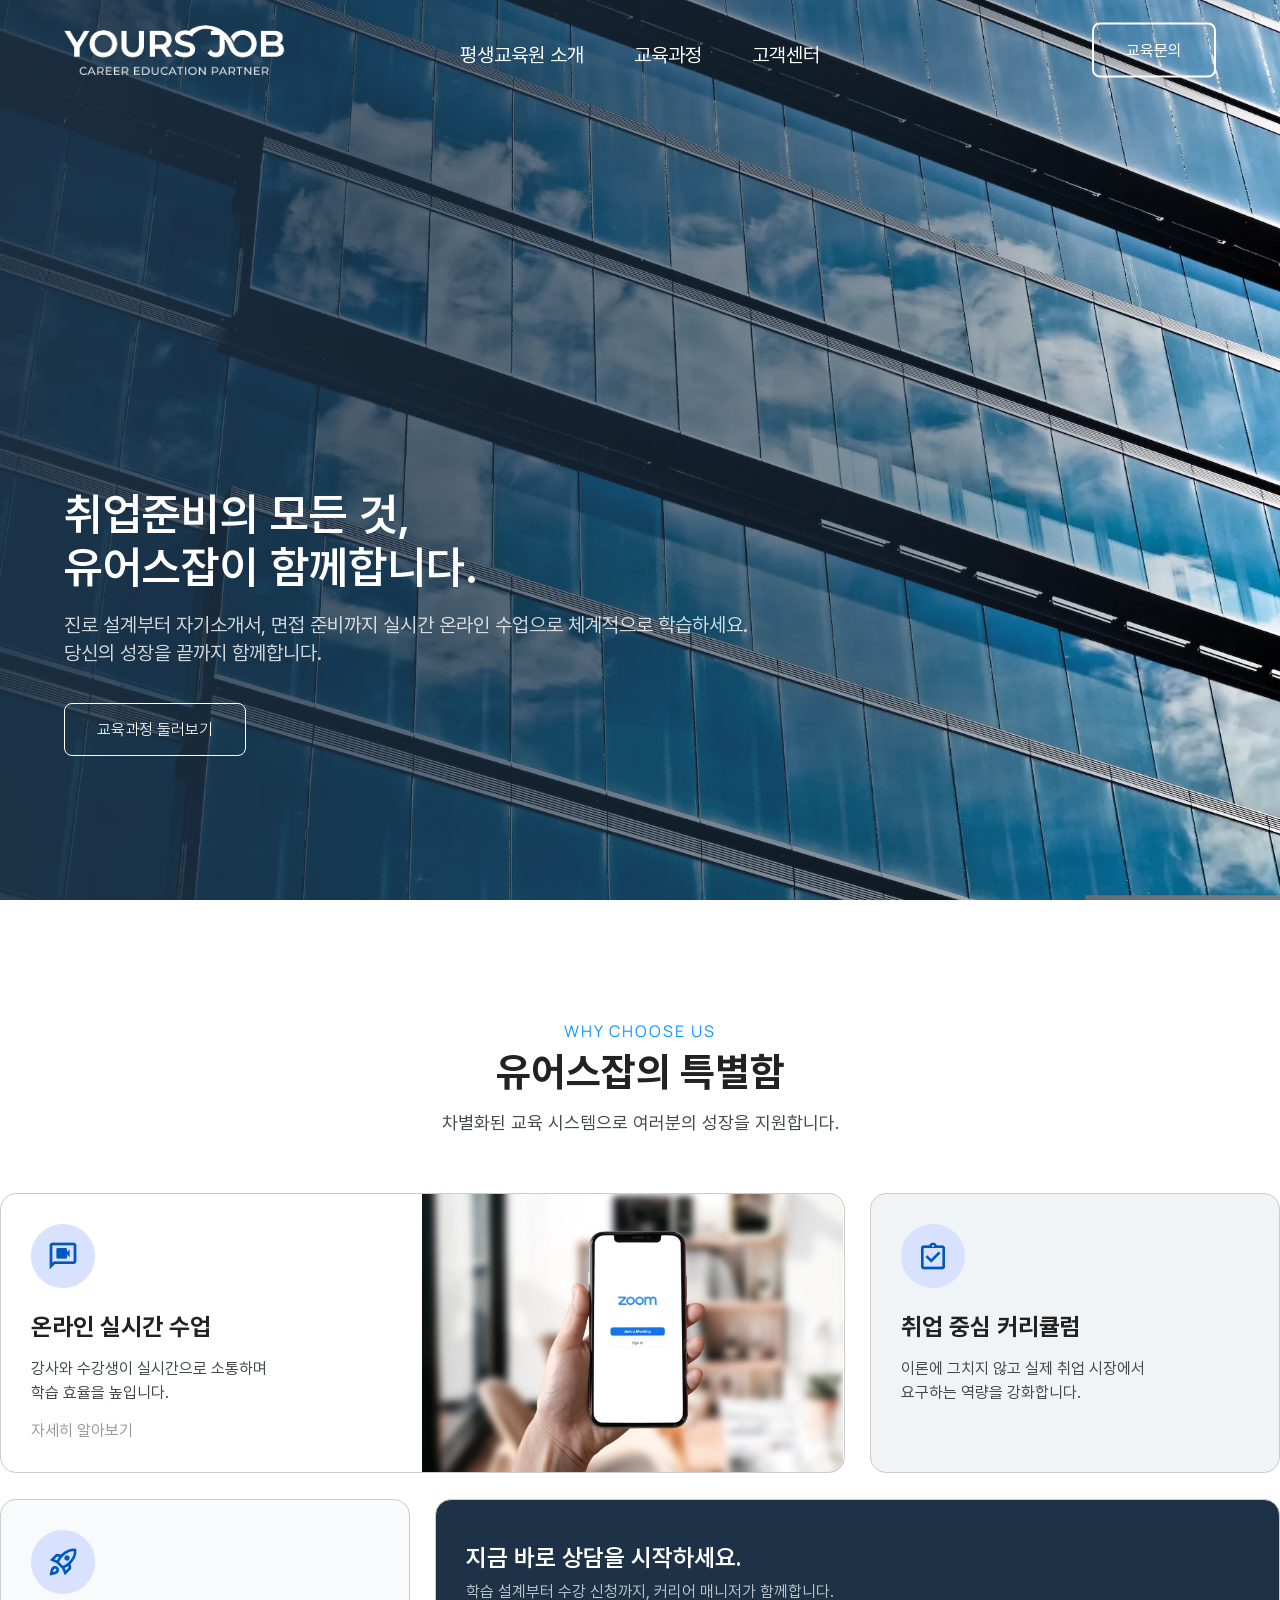
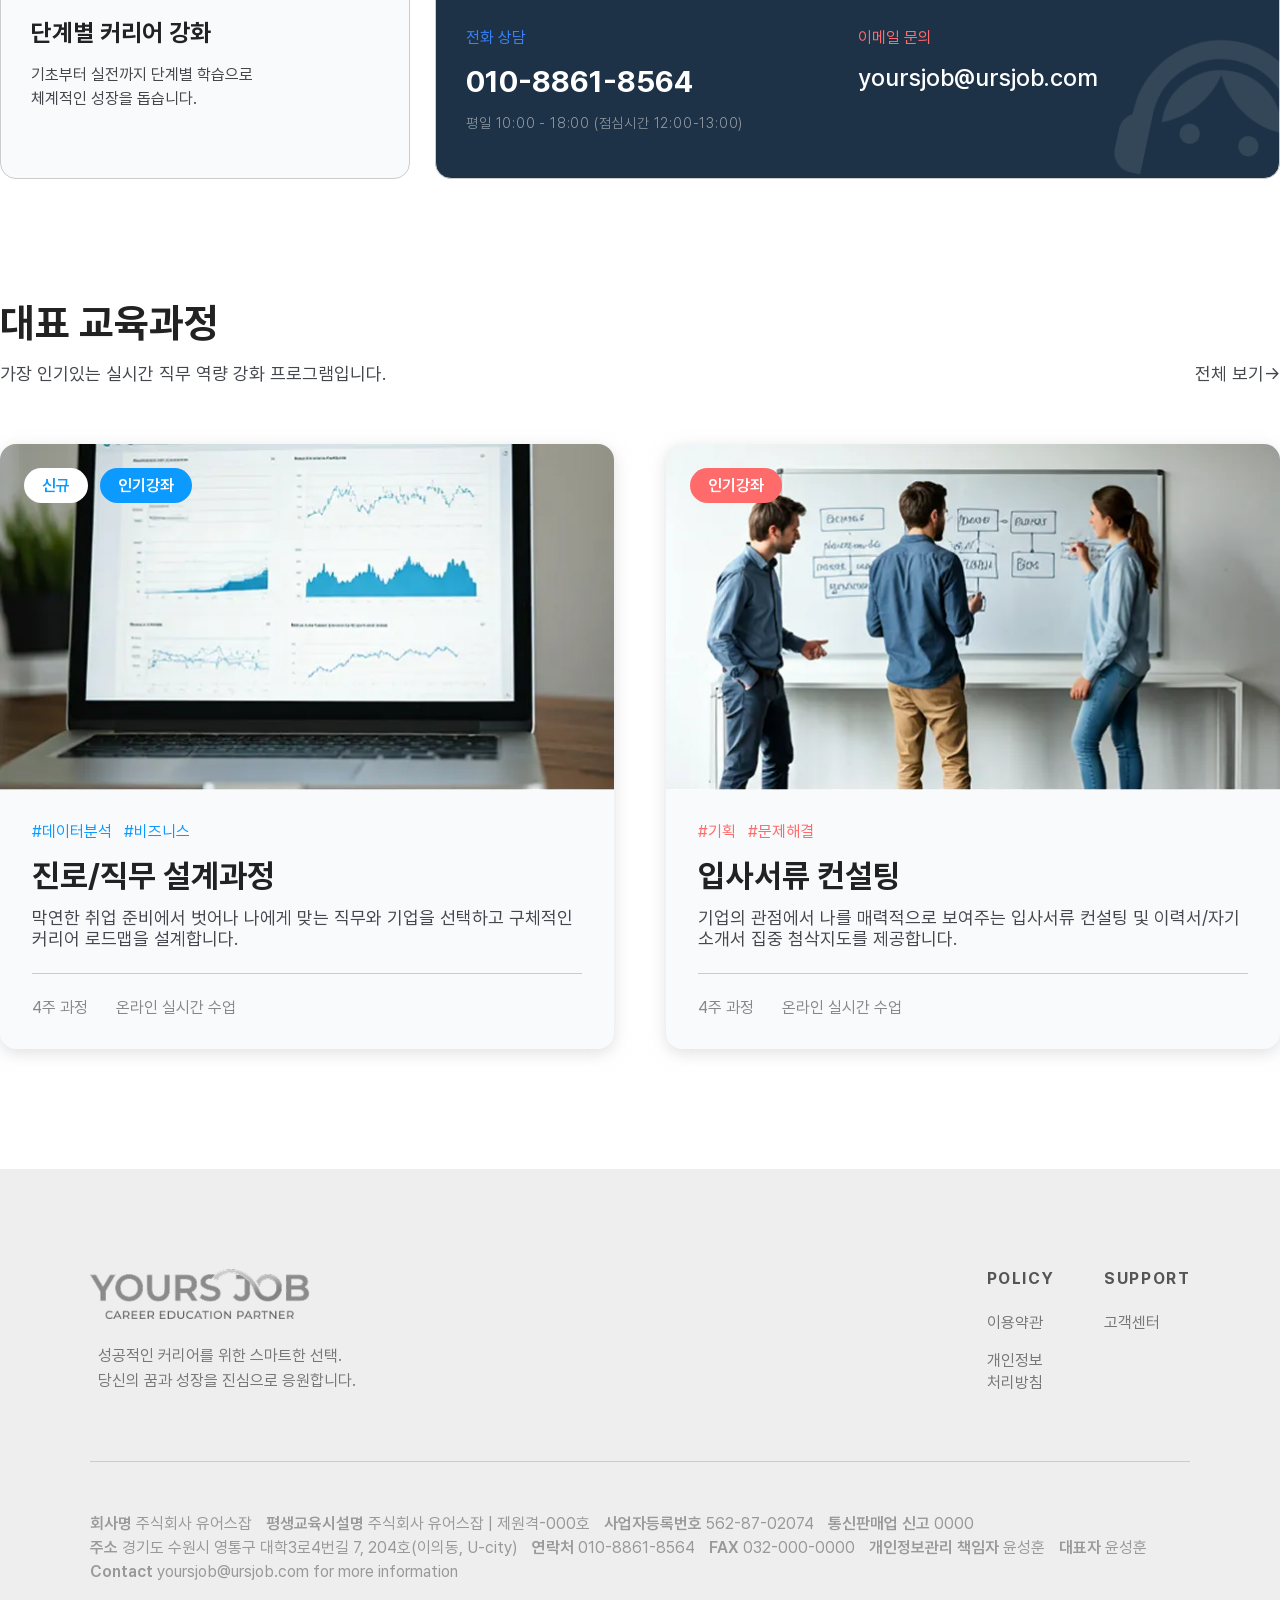
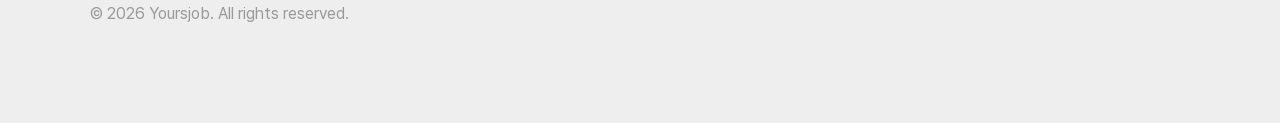
==== index.html @ eccbec30 "first update" ====
<!DOCTYPE html>
<html lang="ko">

<head>
    <meta charset="UTF-8">
    <meta name="viewport" content="width=device-width, initial-scale=1.0, user-scalable=no">
    <title>유어스잡 원격평생교육원</title>



    <link rel="stylesheet" href="css/reset.css">
    <link rel="stylesheet" href="css/common.css">
    <link rel="stylesheet" href="css/header.css">
    <link rel="stylesheet" href="css/index.css">
    <link rel="stylesheet" href="css/footer.css">

    <script src="script/jquery-1.12.4.min.js"></script>
    <script src="script/index.js"></script>
</head>

<body>

    <!-- Header -->
    <header>
        <div class="inner clearfix">
            <h1 class="logo"><a href="index.html"><img src="images/common/LOGO_white.png" alt="유어스잡 로고"></a></h1>

            <nav>
                <ul class="gnb">
                    <li><a href="#">평생교육원 소개</a></li>
                    <li><a href="#">교육과정</a></li>
                    <li><a href="#">고객센터</a></li>
                </ul>
            </nav>

            <div class="contact"><a href="#">교육문의</a></div>
        </div>
    </header>


    <main>
        <div class="inbox">
            <div class="main-intro">
                <h2>
                    취업준비의 모든 것,<br>
                    유어스잡이 함께합니다.
                </h2>
                <p>
                    진로 설계부터 자기소개서, 면접 준비까지 실시간 온라인 수업으로
                    체계적으로 학습하세요.<br>당신의 성장을 끝까지 함께합니다.
                </p>
                <a href="#">교육과정 둘러보기</a>
            </div>
        </div>
    </main>

    <section>
        <!-- article 1. 특별함 -->
        <article class="why-us">
            <div class="top">
                <h2 class="title">
                    <span>WHY CHOOSE US</span>
                    <span>유어스잡의 특별함</span>
                </h2>
                <p class="des">차별화된 교육 시스템으로 여러분의 성장을 지원합니다.</p>
            </div>

            <div class="content clearfix">

                <div class="con-box1">
                    <img src="images/index/feature1.png" alt="" class="icon">
                    <h3 class="title">온라인 실시간 수업</h3>
                    <p class="des">강사와 수강생이 실시간으로 소통하며<br>학습 효율을 높입니다.</p>
                    <a href="#" class="link">자세히 알아보기</a>
                </div>

                <div class="con-box2">
                    <img src="images/index/feature2.png" alt="" class="icon">
                    <h3 class="title">취업 중심 커리큘럼</h3>
                    <p class="des">이론에 그치지 않고 실제 취업 시장에서<br>요구하는 역량을 강화합니다.</p>
                </div>

                <div class="con-box3">
                    <img src="images/index/feature3.png" alt="" class="icon">
                    <h3 class="title">단계별 커리어 강화</h3>
                    <p class="des">기초부터 실전까지 단계별 학습으로<br>체계적인 성장을 돕습니다.</p>
                </div>

                <div class="con-box4">
                    <div class="inbox">
                        <h3 class="title">지금 바로 상담을 시작하세요.</h3>
                        <p class="des">학습 설계부터 수강 신청까지, 커리어 매니저가 함께합니다.</p>

                        <div class="channel clearfix">
                            <div class="tel">
                                <h4 class="type">전화 상담</h4>
                                <p>010-8861-8564</p>
                                <p><span class="small">평일 10:00 - 18:00 (점심시간 12:00-13:00)</span></p>
                            </div>
                            <div class="email">
                                <h4 class="type">이메일 문의</h4>
                                <p><a href="mailto:yoursjob@ursjob.com">yoursjob@ursjob.com</a></p>
                            </div>
                        </div>
                    </div>
                </div>
            </div>
        </article>

        <!-- article 2. 교육과정 -->
        <article class="course">
            <div class="top">
                <h2 class="title">대표 교육과정</h2>
                <p class="des">가장 인기있는 실시간 직무 역량 강화 프로그램입니다.</p>
                <a href="#" class="more-link">전체 보기→</a>
            </div>

            <div class="content">
                <ul class="course-list">

                    <!-- Course 1 -->
                    <li class="course-card c1">
                        <div class="card-img">
                            <a href="#"><img src="images/index/thumb1.webp" alt="진로 상담 이미지"></a>
                            <div class="tag-group">
                                <span class="tag new">신규</span>
                                <span class="tag popular">인기강좌</span>
                            </div>
                        </div>

                        <div class="card-body">
                            <p class="category"><span>#데이터분석</span> <span>#비즈니스</span></p>
                            <h3 class="title">진로/직무 설계과정</h3>
                            <p class="des">막연한 취업 준비에서 벗어나 나에게 맞는 직무와 기업을 선택하고 구체적인 커리어 로드맵을 설계합니다.</p>

                            <div class="info">
                                <p>4주 과정</p>
                                <p>온라인 실시간 수업</p>
                            </div>
                        </div>
                    </li>

                    <!-- Course 2 -->
                    <li class="course-card c2">
                        <div class="card-img">
                            <a href="#"><img src="images/index/thumb2.webp" alt="입사서류 컨설팅 이미지"></a>
                            <div class="tag-group">
                                <span class="tag popular">인기강좌</span>
                            </div>
                        </div>

                        <div class="card-body">
                            <p class="category"><span>#기획</span> <span>#문제해결</span></p>
                            <h3 class="title">입사서류 컨설팅</h3>
                            <p class="des">기업의 관점에서 나를 매력적으로 보여주는 입사서류 컨설팅 및 이력서/자기소개서 집중 첨삭지도를 제공합니다.</p>

                            <div class="info">
                                <p>4주 과정</p>
                                <p>온라인 실시간 수업</p>
                            </div>
                        </div>
                    </li>

                </ul>
            </div>
        </article>
    </section>


    <!-- modal -->
    <div id="modal">
        <div class="popup">

            <div class="top">
                <h4>대학교육 및 기업/단체교육 문의</h4>
                <p>
                    맞춤별 교육 프로그램 운영이 가능합니다.<br>
                    상세한 교육 문의는 <strong>010-8861-8564</strong> 또는<br>
                    <strong>yoursjob@ursjob.com</strong> 연락 바랍니다.
                </p>
            </div>

            <div class="bottom"><button class="close">닫기</button></div>

        </div>
    </div>


    <!-- Footer -->
    <footer>
        <div class="inner">
            <div class="footer-top clearfix">
                <div class="left-box">
                    <h2><img src="images/common/LOGO_gray.png" alt="유어스잡 로고"></h2>
                    <p>성공적인 커리어를 위한 스마트한 선택.<br>당신의 꿈과 성장을 진심으로 응원합니다.</p>
                </div>

                <div class="right-box">
                    <div class="link-group">
                        <h3>POLICY</h3>
                        <ul>
                            <li><a href="#">이용약관</a></li>
                            <li><a href="#">개인정보<br>처리방침</a></li>
                        </ul>
                    </div>
                    <div class="link-group">
                        <h3>SUPPORT</h3>
                        <ul>
                            <li><a href="#">고객센터</a></li>
                        </ul>
                    </div>
                </div>
            </div>

            <div class="footer-bottom">

                <div class="company-info">
                    <p><b>회사명</b> 주식회사 유어스잡</p>
                    <p><b>평생교육시설명</b> 주식회사 유어스잡 | 제원격-000호</p>
                    <p><b>사업자등록번호</b> 562-87-02074</p>
                    <p><b>통신판매업 신고</b> 0000</p>
                    <br>
                    <p><b>주소</b> 경기도 수원시 영통구 대학3로4번길 7, 204호(이의동, U-city)</p>
                    <p><b>연락처</b> 010-8861-8564</p>
                    <p><b>FAX</b> 032-000-0000</p>
                    <p><b>개인정보관리 책임자</b> 윤성훈</p>
                    <p><b>대표자</b> 윤성훈</p>
                    <br>
                    <p><b>Contact</b> yoursjob@ursjob.com for more information</p>
                </div>

                <p class="copy">&copy; 2026 Yoursjob. All rights reserved.</p>
            </div>
        </div>
    </footer>

</body>

</html>
---- css/common.css ----
@charset "UTF-8";

@import url(font/pretendard.css);
@import url('https://fonts.googleapis.com/css2?family=Manrope:wght@200..800&display=swap');

/* Common styles and variables */

/* CSS variables for colors and typography */
:root {
  --color-primary: #3B82F6;
  --color-secondary: #0D9AFF;
  --color-navy: #2c40b1;
  --color-accent: #FF6B6B;
  --color-light: #fafafa;
  --color-dark: #0f173a;

  --color-text: #222;
  --color-text-gray: #555;
  --color-text-light: #999;
  --color-background: #eee;
  --color-text-index: #64748B;

  --color-muted: #6c779b;
  --color-border: #e5e8f1;
  --color-shadow: rgba(204, 204, 204, 0.6);

  --font-family-base: 'Pretendard', sans-serif;
  --max-width: 1280px;
}
/* --wide-width: 1620px; 전체너비에서 양쪽 150px 여백 사용 */

body {
  font-family: var(--font-family-base);
  color: var(--color-text);
  font-weight: 400;
}

/* Inner container used to center content */
.inner {
  width: 86%;
  max-width: var(--max-width);
  margin-left: auto;
  margin-right: auto;
}

/* Clearfix helper */
.clearfix::after {
  content: "";
  display: block;
  clear: both;
}

/* Button 공통디자인 */
.btn {
  display: inline-block;
  padding: 1rem 2.4rem;
  border-radius: 0.6rem;
  background-color: var(--color-primary);
  color: var(--color-light);
  font-size: 1rem;
}

/* 서브페이지 섹션 공통 사항 */

/* 서브 상단(.sub-top) 공통 디자인*/

/* page-title 너비는 header에 맞춰 동일하게 설정 */
section.sub-top .page-title {
  width: 86%;
  max-width: 1620px;
  margin: 0 auto;
  /* padding: 100px 0; */
  padding: 80px 0;
}

section.sub-top .page-title .en-title {
  font-family: "Alexandria", sans-serif;
  font-size: 1.25rem;
  font-weight: 700;
  /* margin-bottom: 24px; */
  margin-bottom: 16px;
  color: var(--color-secondary);
}

section.sub-top .page-title .ko-title {
  /* font-size: 3.2rem; */
  font-size: 3rem;
  font-weight: 800;
  letter-spacing: 0.1rem;
}

section.sub-top .page-des {
  width: 100%;
  /* height: 360px; */
  height: 300px;

  position: relative;
}

section.sub-top .page-des::before {
  content: "";
  display: block;

  position: absolute;
  left: 0;
  top: 0;
  width: 100%;
  height: 100%;
}

section.sub-top .page-des p {
  width: 86%;
  max-width: 1620px;

  position: absolute;
  left: 50%;
  transform: translateX(-50%);
  bottom: 25%;

  /* font-size: 2.2rem; */
  font-size: 2rem;
  font-weight: 600;
  line-height: 1.5;
  color: #fff;
}


/* Content 섹션 공통 너비 설정 */
section.content {
  /* width: 100%;
  padding: 0 150px; 
  box-sizing: border-box; */

  width: 90%;
  max-width: 1620px;
  /* 양쪽 여백 150px 고려 */
  margin: 140px auto 160px;

  /* background-color: lightgoldenrodyellow;
  outline: 1px solid red; */
}
---- css/header.css ----
@charset "UTF-8";

/* header.css */

header {
  width: 100%;
  height: 100px;

  position: fixed;
  left: 0;
  top: 0;
  z-index: 9999;
}

header.on {
  background-color: rgba(0, 0, 0, 0.7);
}


header .inner {
  width: 90%;
  height: 100%;
  max-width: 1720px;
  position: relative;
  /* nav의 기준 */
}

header h1.logo {
  float: left;
}

header h1.logo img {
  height: 50px;
  margin-top: 25px;
}

header nav {
  position: absolute;
  left: 50%;
  transform: translateX(-50%);
  top: 30%;
}

header nav ul.gnb>li {
  display: inline-block;
  margin: 0 16px;
}

header nav ul.gnb>li~li {
  margin-left: 30px;
}

header nav ul.gnb>li>a {
  line-height: 50px;
  font-size: 20px;
  color: rgb(255, 255, 255);
}

header nav ul.gnb>li>a:hover {
  text-decoration: underline;
}


header .contact {
  border: 2px solid rgb(255, 255, 255);
  display: inline-block;
  padding: 1rem 2rem;
  border-radius: 8px;
  position: absolute;
  right: 0;
  top: 50%;
  transform: translateY(-50%);
  transition: all 0.5s;
}

header .contact a {
  font-size: 1rem;
  color: rgb(255, 255, 255);
}
header .contact:hover {
  background-color: rgb(255, 255, 255);
}
header .contact:hover a {
  color: var(--color-secondary);
}
---- css/index.css ----
@charset "UTF-8";

html,
body {
    width: 100%;
    height: 100%;
}

/* Main styles */
main {
    width: 100%;
    height: 100%;
    background-image: url(../images/index/main_bg.webp);
    background-size: cover;
    background-position: top;

    position: relative;
}

main::before {
    content: "";
    display: block;
    position: absolute;
    left: 0;
    top: 0;
    width: 100%;
    height: 100%;

    background: linear-gradient(to right, rgba(29, 50, 70, 0.9) 0%, rgba(29, 50, 70, 0.5) 70%, rgba(29, 50, 70, 0) 100%);
}

main .inbox {
    width: 90%;
    max-width: 1620px;
    margin: 0 auto;
    height: 100%;
    position: relative;
}

main .main-intro {
    position: absolute;
    left: 0;
    bottom: 16%;
}

main .main-intro h2 {
    font-size: 2.8rem;
    font-weight: 600;
    line-height: 1.2;
    margin-bottom: 16px;
    color: rgba(255, 255, 255, 1);
}

main .main-intro p {
    font-size: 1.25rem;
    font-weight: 400;
    margin-bottom: 36px;
    line-height: 1.4;
    color: rgba(255, 255, 255, 0.8);
}

main .main-intro a {
    border: 1px solid rgb(255, 255, 255);
    border-radius: 8px;
    color: rgb(255, 255, 255);
    padding: 1rem 2rem;
    display: inline-block;
    font-size: 1rem;
    font-weight: 300;
    transition: all 0.5s;
}

main .main-intro a:hover {
    background-color: rgb(255, 255, 255);
    color: var(--color-secondary);
    font-weight: 600;
}


/* Section, article 공통 */
section {
    padding-top: 120px;
    margin-bottom: 120px;
}

section>article {
    width: var(--max-width);
    /* 1280px */
    margin: 0 auto;
}


/* Feature styles */
article.why-us {
    margin-bottom: 120px;
}

article.why-us .top {
    text-align: center;
    margin-bottom: 60px;
}

article.why-us .top .title {
    font-size: 2.5rem;
    margin-bottom: 16px;
}

article.why-us .top .title span {
    display: block;
}

article.why-us .top .title span:first-child {
    font-size: 1rem;
    color: var(--color-secondary);
    letter-spacing: 2px;
    margin-bottom: 6px;
    font-family: "Manrope", sans-serif;
    font-weight: 400;
}

article.why-us .top .des {
    color: #44474D;
    font-size: 18px;
}


article.why-us .content {}

article.why-us .content>div {
    height: 280px;
    padding: 30px;
    border: 1px solid #ccc;
    box-sizing: border-box;
    float: left;
    border-radius: 1rem;
}


/* .con-box$ common styles */
article.why-us .content>div .icon {
    margin-bottom: 24px;
}

article.why-us .content>div .title {
    font-size: 1.5rem;
    margin-bottom: 16px;
}

article.why-us .content>div .des {
    font-size: 1rem;
    color: #43474C;
    line-height: 1.5;
}

article.why-us .content>div .link {
    margin-top: 16px;
    font-size: 1rem;
    color: var(--color-text-light);
    display: inline-block;
}

article.why-us .content>div .link:hover {
    text-decoration: underline;
    color: var(--color-secondary);
}

/* .con-box$ styles */
.con-box1 {
    width: 66%;
    margin-right: 2%;
    margin-bottom: 2%;
    background-color: rgb(255, 255, 255);
    background-image: url(../images/index/zoom.webp);
    background-repeat: no-repeat;
    background-size: 50% auto;
    background-position: right;
}

.con-box2 {
    width: 32%;
    margin-bottom: 2%;
    background-color: #F1F4F6;
}

.con-box3 {
    width: 32%;
    background-color: #F8FAFC;
}

.con-box4 {
    width: 66%;
    margin-left: 2%;
    background-color: #1D3246;
    position: relative;
}

.con-box4::after {
    content: "";
    display: block;
    width: 200px;
    height: 200px;

    background-image: url(../images/index/icon_bg.png);
    background-repeat: no-repeat;

    position: absolute;
    right: -40px;
    bottom: -62px;
    transform: rotate(12deg);

    opacity: 0.1;
}


/* .con-box4 styles */
.con-box4 .inbox {
    width: calc(100% - 60px);
    position: absolute;
    top: 50%;
    transform: translateY(-50%);
}

.con-box4 .title {
    font-weight: 600;
    margin-bottom: 8px !important;
    color: rgb(255, 255, 255);
}

.con-box4 .des {
    color: rgba(255, 255, 255, 0.7) !important;
}

.con-box4 .channel {
    margin-top: 24px;
}

.con-box4 .channel>div {
    float: left;
    width: 48%;
    margin-right: 2%;
}

.con-box4 .channel>div h4 {
    margin-bottom: 16px;
    font-weight: 400;
}

.con-box4 .channel>div.tel h4 {
    color: #3B82F6;
}

.con-box4 .channel>div.email h4 {
    color: #FF6B6B;
}

.con-box4 .channel>div p {
    font-size: 1.875rem;
    font-weight: 700;
    color: rgb(255, 255, 255);
}

.con-box4 .channel>div p .small {
    font-size: 0.875rem;
    color: rgba(255, 255, 255, 0.5);
    font-weight: 300;
    letter-spacing: 0.8px;
}

.con-box4 .channel>div.email p {
    font-size: 1.5rem;
    font-weight: 500;
}

.con-box4 .channel>div.email a:hover {
    text-decoration: underline;
}




/* Course styles */
article.course {}

article.course .top {
    margin-bottom: 60px;
    position: relative;
}

article.course .top .title {
    font-size: 2.5rem;
    margin-bottom: 16px;
}

article.course .top .des {
    color: #44474D;
    font-size: 18px;
}

article.course .top .more-link {
    color: #44474D;
    font-size: 18px;
    position: absolute;
    right: 0;
    bottom: 0;
}

article.course .top .more-link:hover {
    color: var(--color-secondary);
    font-weight: 500;
}

article.course .content {}

article.course .content .course-list {
    display: flex;
    gap: 4%;
}

article.course .content .course-list .course-card {
    width: 48%;
    border-radius: 1rem;
    overflow: hidden;
    background-color: #F8FAFC;
    box-shadow: 0 4px 16px var(--color-shadow);
}

.course-card .card-img {
    position: relative;
}

.course-card .card-img img {
    width: 100%;
}

.course-card .card-img .tag-group {
    position: absolute;
    left: 24px;
    top: 24px;
}

.course-card .card-img span {
    padding: 8px 18px;
    font-size: 1rem;
    border-radius: 50px;
    display: inline-block;
    font-weight: 600;
    margin-right: 8px;
}

/* tag 디자인 */
.tag.new {
    background-color: #fff;
    color: var(--color-secondary);
}

.tag.popular {
    background-color: var(--color-secondary);
    color: #fff;
}

.c2 .tag.popular {
    background-color: var(--color-accent);
}

/* //tag디자인 */

.course-card .card-body {
    padding: 32px;
}

.course-card .card-body .category {
    color: var(--color-secondary);
    font-size: 1rem;
    margin-bottom: 16px;
}

.course-card.c2 .card-body .category {
    color: var(--color-accent)
}

.course-card .card-body .category span {
    margin-right: 8px;
}

.course-card .card-body .title {
    font-size: 2rem;
    margin-bottom: 12px;
}

.course-card .card-body .des {
    font-size: 1.125rem;
    color: #44474D;
    margin-bottom: 24px;
}

.course-card .card-body .info {
    border-top: 1px solid #ccc;
    padding-top: 24px;
}

.course-card .card-body .info p {
    color: #44474D;
    color: #888;
    display: inline-block;
    font-size: 1rem;
}

.course-card .card-body .info p:first-child {
    margin-right: 24px;
}



/* 교육문의 팝업 */
#modal {
    width: 100%;
    height: 100%;
    background-color: rgba(0, 0, 0, 0.85);
    position: fixed;
    left: 0;
    top: 0;

    display: none;
}

.popup {
    width: 36%;
    max-width: 500px;
    background-color: var(--color-secondary);
    border-radius: 12px;
    overflow: hidden;

    position: absolute;
    left: 50%;
    top: 50%;
    transform: translate(-50%, -50%);

    text-align: center;
}

.popup .top {
    padding: 40px;

    background-color: rgb(255, 255, 255);
    color: #333;
}

.popup .top h4 {
    font-size: 1.4rem;
    margin-bottom: 10px;
}

.popup .top p {
    font-size: 1.25rem;
    line-height: 1.4;
}

.popup .top p strong {
    font-weight: 700;
    color: var(--color-secondary);
}

.popup .bottom button {
    background-color: transparent;
    border: none;
    font-size: 1.125rem;
    color: rgb(255, 255, 255);
    width: 100%;

    padding: 15px 0;
    cursor: pointer;
}
---- css/footer.css ----
@charset "UTF-8";

/* Footer styles */

footer {
    width: 100%;
    /* background-color: #F1F5F9; */
    background-color: #eee;
    padding: 100px 0;
}

footer .footer-top {
    border-bottom: 1px solid #ccc;
    padding-bottom: 50px;
}

footer .footer-top .left-box {
    float: left;
}

footer .footer-top .left-box h2 {
    margin-bottom: 24px;
}

footer .footer-top .left-box h2 img {
    height: 50px;
}

footer .footer-top .left-box p {
    color: #777;
    font-weight: 400;
    line-height: 1.6;
    padding-left: 8px;
}

footer .footer-top .right-box {
    float: right;
    display: flex;
    gap: 50px;
}

footer .footer-top .right-box .link-group {}

footer .footer-top .right-box .link-group h3 {
    margin-bottom: 24px;
    letter-spacing: 0.1rem;
    color: var(--color-text-gray);
}

footer .footer-top .right-box .link-group li {
    margin-bottom: 16px;
    line-height: 1.4;
    color: #777;
    font-weight: 400;
}

footer .footer-top .right-box .link-group li a:hover {
    color: var(--color-secondary);
    text-decoration: none;
}


footer .footer-bottom {
    padding-top: 50px;
}

footer .footer-bottom .company-info {
    margin-bottom: 20px;
}

footer .footer-bottom .company-info p {
    display: inline-block;
    margin-right: 10px;
    color: var(--color-text-light);
    line-height: 1.5;
}

footer .footer-bottom .company-info p b {
    font-weight: 600;
}

footer .footer-bottom .copy {
    color: var(--color-text-light);
}
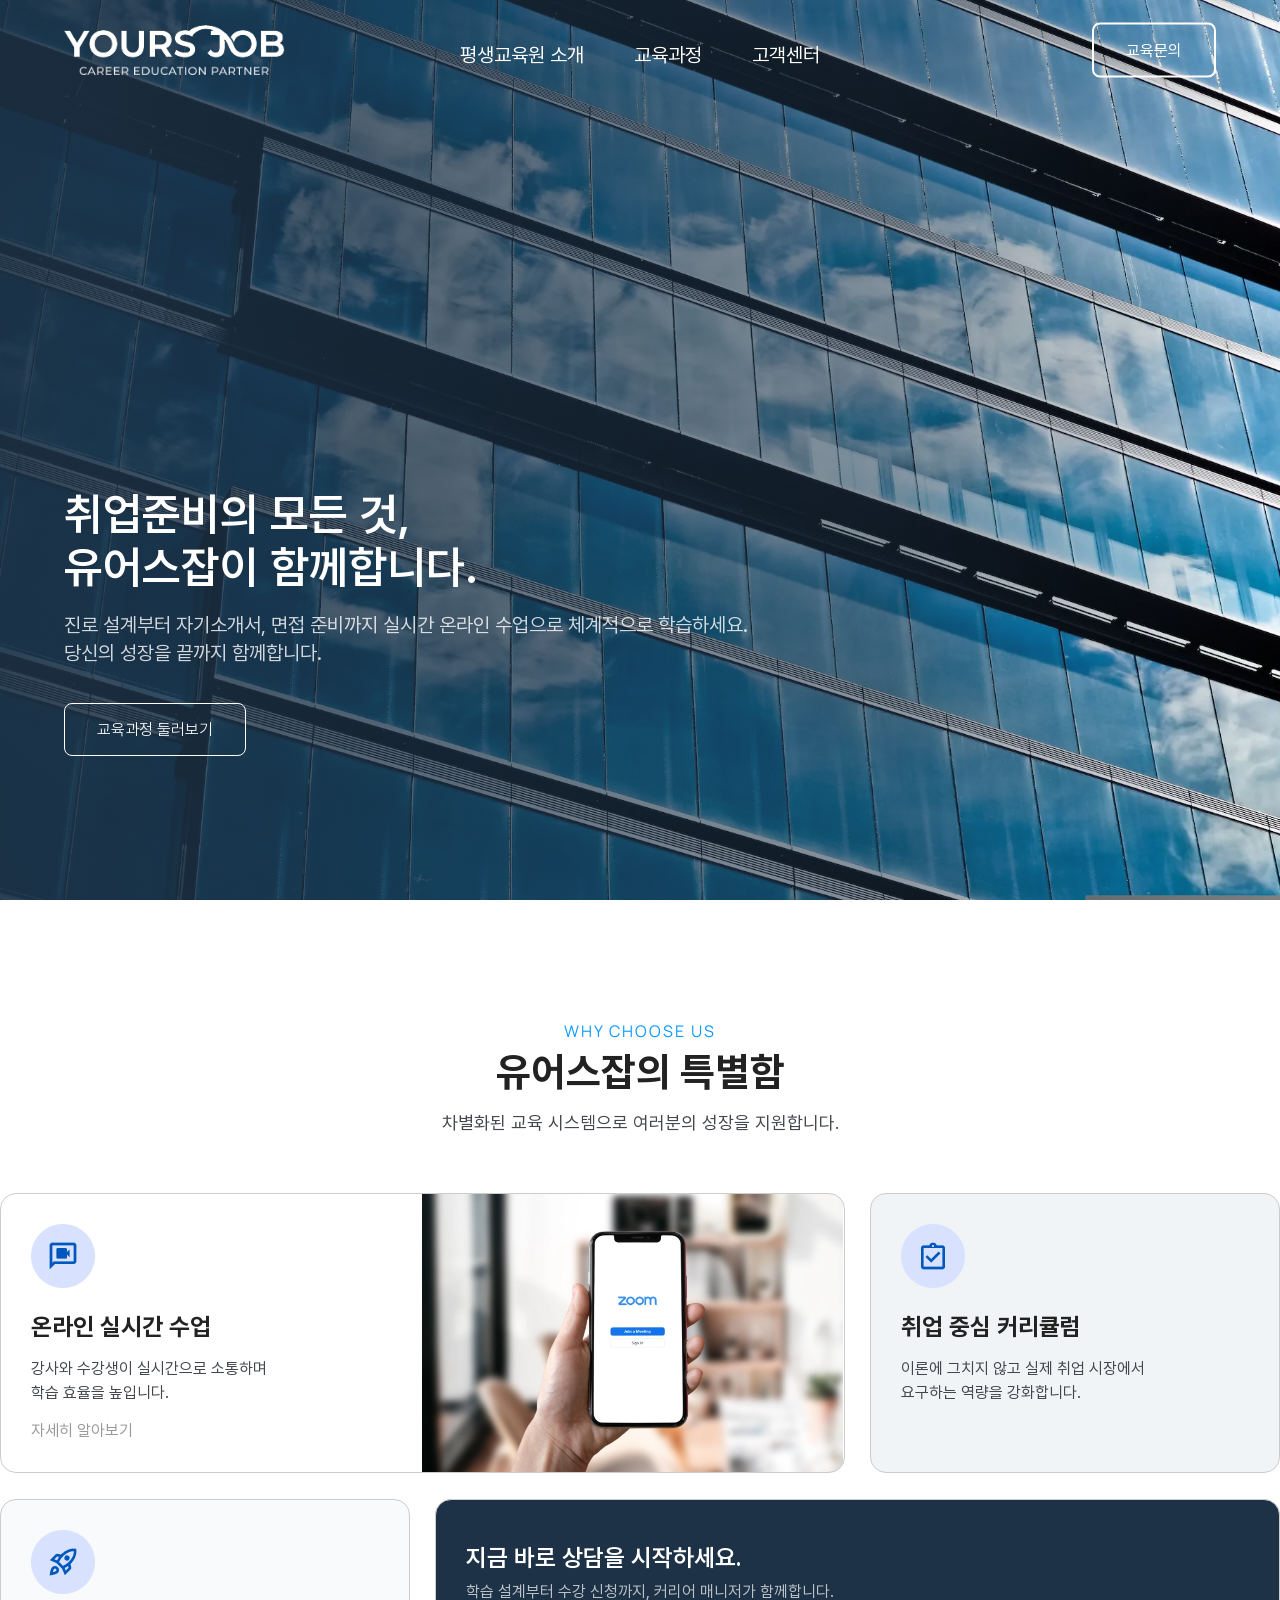
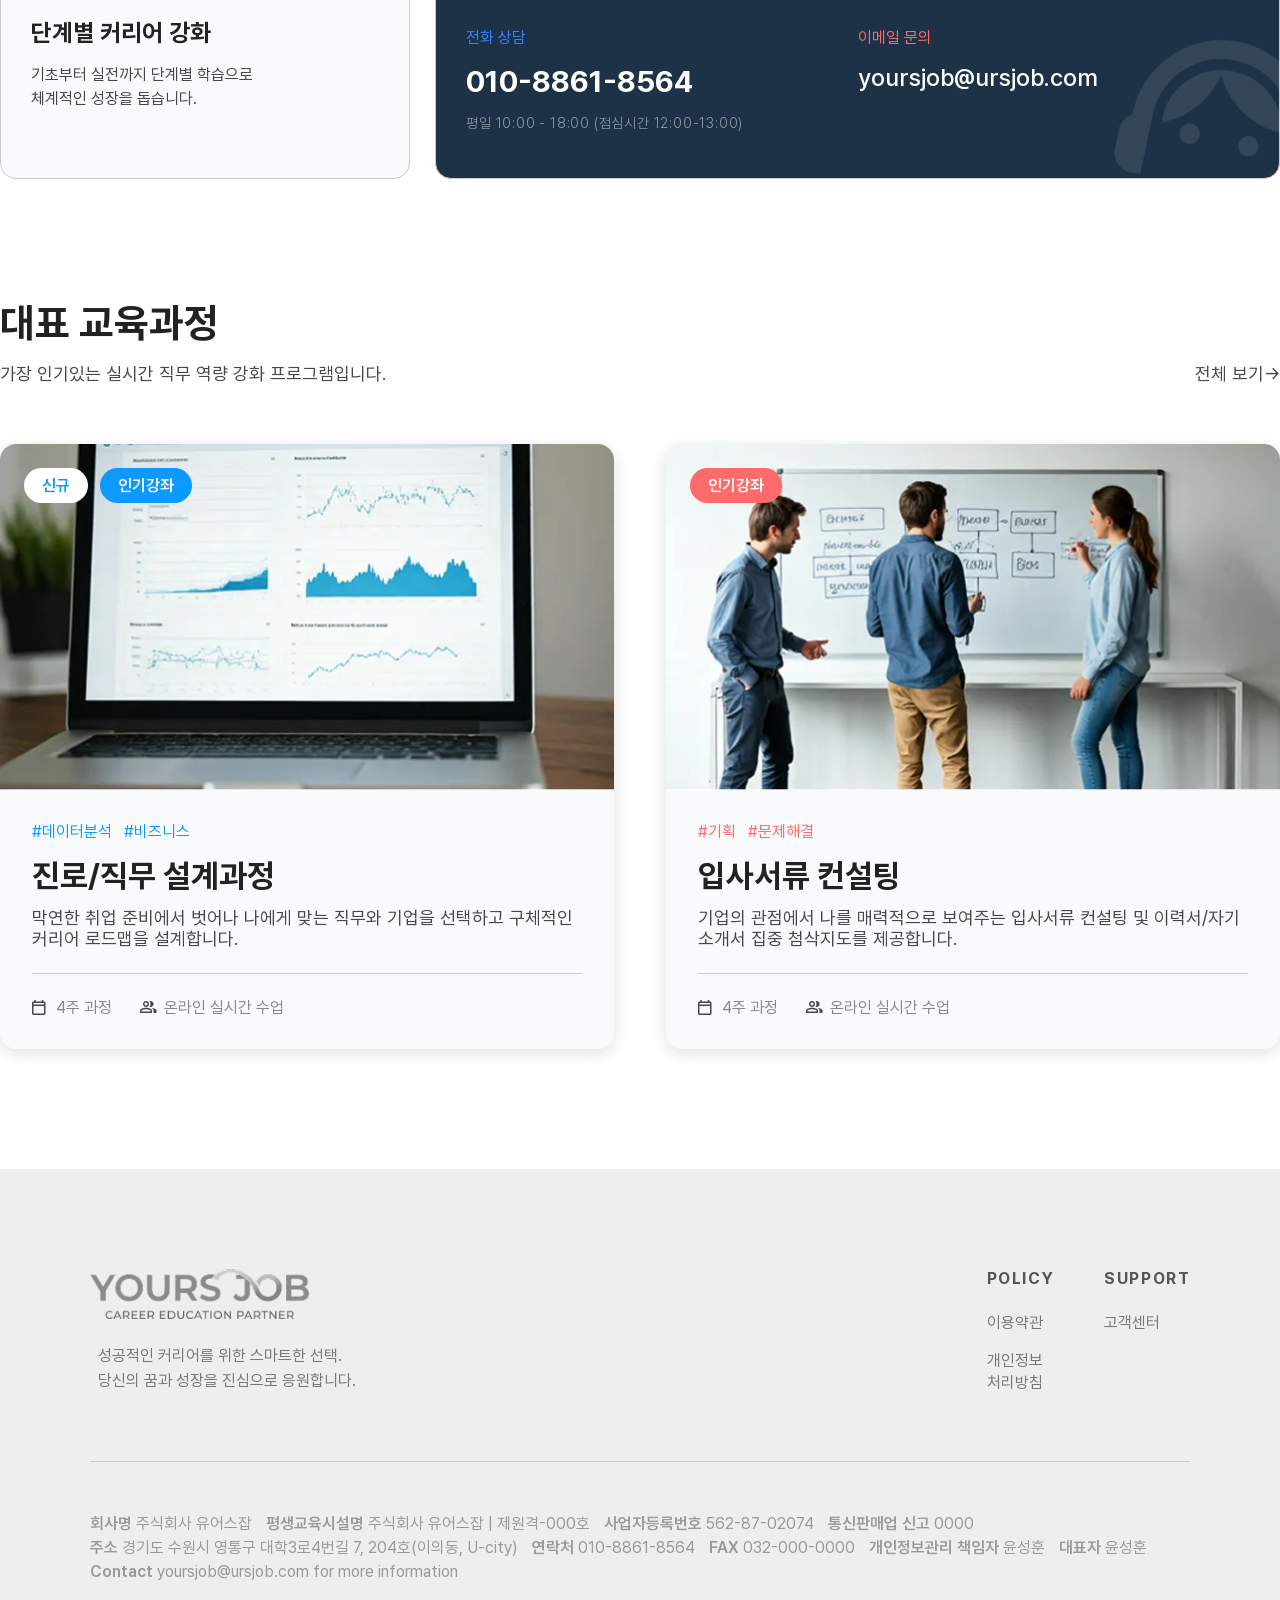
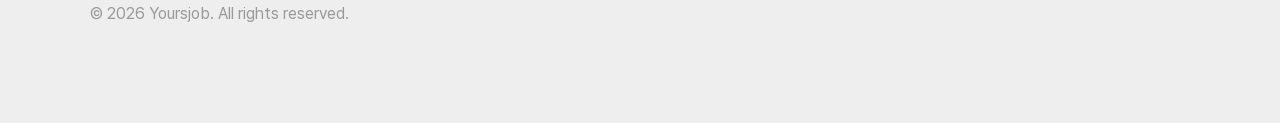
==== commit b5782d6e: "final" ====
--- a/index.html
+++ b/index.html
@@ -5,8 +5,6 @@
     <meta charset="UTF-8">
     <meta name="viewport" content="width=device-width, initial-scale=1.0, user-scalable=no">
     <title>유어스잡 원격평생교육원</title>
-
-
 
     <link rel="stylesheet" href="css/reset.css">
     <link rel="stylesheet" href="css/common.css">
@@ -27,9 +25,9 @@
 
             <nav>
                 <ul class="gnb">
-                    <li><a href="#">평생교육원 소개</a></li>
-                    <li><a href="#">교육과정</a></li>
-                    <li><a href="#">고객센터</a></li>
+                    <li><a href="contents/about.html">평생교육원 소개</a></li>
+                    <li><a href="contents/course.html">교육과정</a></li>
+                    <li><a href="contents/contact.html">고객센터</a></li>
                 </ul>
             </nav>
 
@@ -49,7 +47,7 @@
                     진로 설계부터 자기소개서, 면접 준비까지 실시간 온라인 수업으로
                     체계적으로 학습하세요.<br>당신의 성장을 끝까지 함께합니다.
                 </p>
-                <a href="#">교육과정 둘러보기</a>
+                <a href="contents/course.html">교육과정 둘러보기</a>
             </div>
         </div>
     </main>
@@ -71,7 +69,7 @@
                     <img src="images/index/feature1.png" alt="" class="icon">
                     <h3 class="title">온라인 실시간 수업</h3>
                     <p class="des">강사와 수강생이 실시간으로 소통하며<br>학습 효율을 높입니다.</p>
-                    <a href="#" class="link">자세히 알아보기</a>
+                    <a href="contents/course.html" class="link">자세히 알아보기</a>
                 </div>
 
                 <div class="con-box2">
@@ -112,7 +110,7 @@
             <div class="top">
                 <h2 class="title">대표 교육과정</h2>
                 <p class="des">가장 인기있는 실시간 직무 역량 강화 프로그램입니다.</p>
-                <a href="#" class="more-link">전체 보기→</a>
+                <a href="contents/course.html" class="more-link">전체 보기→</a>
             </div>
 
             <div class="content">
@@ -121,7 +119,7 @@
                     <!-- Course 1 -->
                     <li class="course-card c1">
                         <div class="card-img">
-                            <a href="#"><img src="images/index/thumb1.webp" alt="진로 상담 이미지"></a>
+                            <a href="contents/course-detail.html"><img src="images/index/thumb1.webp" alt="진로 상담 이미지"></a>
                             <div class="tag-group">
                                 <span class="tag new">신규</span>
                                 <span class="tag popular">인기강좌</span>
@@ -143,7 +141,7 @@
                     <!-- Course 2 -->
                     <li class="course-card c2">
                         <div class="card-img">
-                            <a href="#"><img src="images/index/thumb2.webp" alt="입사서류 컨설팅 이미지"></a>
+                            <a href="contents/course-detail.html"><img src="images/index/thumb2.webp" alt="입사서류 컨설팅 이미지"></a>
                             <div class="tag-group">
                                 <span class="tag popular">인기강좌</span>
                             </div>
@@ -199,14 +197,14 @@
                     <div class="link-group">
                         <h3>POLICY</h3>
                         <ul>
-                            <li><a href="#">이용약관</a></li>
-                            <li><a href="#">개인정보<br>처리방침</a></li>
+                            <li><a href="policy/terms.html">이용약관</a></li>
+                            <li><a href="policy/privacy.html">개인정보<br>처리방침</a></li>
                         </ul>
                     </div>
                     <div class="link-group">
                         <h3>SUPPORT</h3>
                         <ul>
-                            <li><a href="#">고객센터</a></li>
+                            <li><a href="contents/contact.html">고객센터</a></li>
                         </ul>
                     </div>
                 </div>
--- a/css/common.css
+++ b/css/common.css
@@ -27,6 +27,7 @@
   --font-family-base: 'Pretendard', sans-serif;
   --max-width: 1280px;
 }
+
 /* --wide-width: 1620px; 전체너비에서 양쪽 150px 여백 사용 */
 
 body {
@@ -55,87 +56,61 @@
   display: inline-block;
   padding: 1rem 2.4rem;
   border-radius: 0.6rem;
-  background-color: var(--color-primary);
+  background-color: var(--color-secondary);
   color: var(--color-light);
   font-size: 1rem;
 }
 
+
 /* 서브페이지 섹션 공통 사항 */
 
 /* 서브 상단(.sub-top) 공통 디자인*/
+section.sub-top {
+  width: 100%;
+  height: 460px;
+  background-color: var(--color-secondary);
+  background-repeat: no-repeat;
+  background-size: contain;
+  background-position: bottom;
+  /* background-image는 각 페이지 css에서! */
+  position: relative;
+}
 
-/* page-title 너비는 header에 맞춰 동일하게 설정 */
 section.sub-top .page-title {
-  width: 86%;
-  max-width: 1620px;
-  margin: 0 auto;
-  /* padding: 100px 0; */
-  padding: 80px 0;
+  position: absolute;
+  left: 50%;
+  top: 50%;
+  transform: translateX(-50%);
+
+  color: rgb(255, 255, 255);
+  text-align: center;
+}
+
+section.sub-top .page-title .ko-title {
+  font-size: 3rem;
+  font-weight: 700;
+  letter-spacing: 0.1rem;
+  margin-bottom: 8px;
 }
 
 section.sub-top .page-title .en-title {
   font-family: "Alexandria", sans-serif;
   font-size: 1.25rem;
-  font-weight: 700;
-  /* margin-bottom: 24px; */
-  margin-bottom: 16px;
-  color: var(--color-secondary);
+  font-weight: 500;
+  letter-spacing: 0.5px;
 }
 
-section.sub-top .page-title .ko-title {
-  /* font-size: 3.2rem; */
-  font-size: 3rem;
-  font-weight: 800;
-  letter-spacing: 0.1rem;
-}
 
-section.sub-top .page-des {
-  width: 100%;
-  /* height: 360px; */
-  height: 300px;
 
-  position: relative;
-}
-
-section.sub-top .page-des::before {
-  content: "";
-  display: block;
-
-  position: absolute;
-  left: 0;
-  top: 0;
-  width: 100%;
-  height: 100%;
-}
-
-section.sub-top .page-des p {
-  width: 86%;
-  max-width: 1620px;
-
-  position: absolute;
-  left: 50%;
-  transform: translateX(-50%);
-  bottom: 25%;
-
-  /* font-size: 2.2rem; */
-  font-size: 2rem;
-  font-weight: 600;
-  line-height: 1.5;
-  color: #fff;
-}
 
 
 /* Content 섹션 공통 너비 설정 */
 section.content {
-  /* width: 100%;
-  padding: 0 150px; 
-  box-sizing: border-box; */
 
   width: 90%;
   max-width: 1620px;
   /* 양쪽 여백 150px 고려 */
   margin: 140px auto 160px;
 
-  /* background-color: lightgoldenrodyellow;
-  outline: 1px solid red; */
+  /* background-color: lightgoldenrodyellow; */
 }
--- a/css/header.css
+++ b/css/header.css
@@ -6,15 +6,16 @@
   width: 100%;
   height: 100px;
 
-  position: fixed;
+  /* position: fixed; */
+  position: absolute;
   left: 0;
   top: 0;
   z-index: 9999;
 }
 
-header.on {
+/* header.on {
   background-color: rgba(0, 0, 0, 0.7);
-}
+} */
 
 
 header .inner {
--- a/css/index.css
+++ b/css/index.css
@@ -403,10 +403,15 @@
     color: #888;
     display: inline-block;
     font-size: 1rem;
+    padding-left: 24px;
 }
 
 .course-card .card-body .info p:first-child {
     margin-right: 24px;
+    background: url(../images/index/icon1.png) no-repeat left;
+}
+.course-card .card-body .info p:last-child {
+    background: url(../images/index/icon2.png) no-repeat left;
 }
 
 
